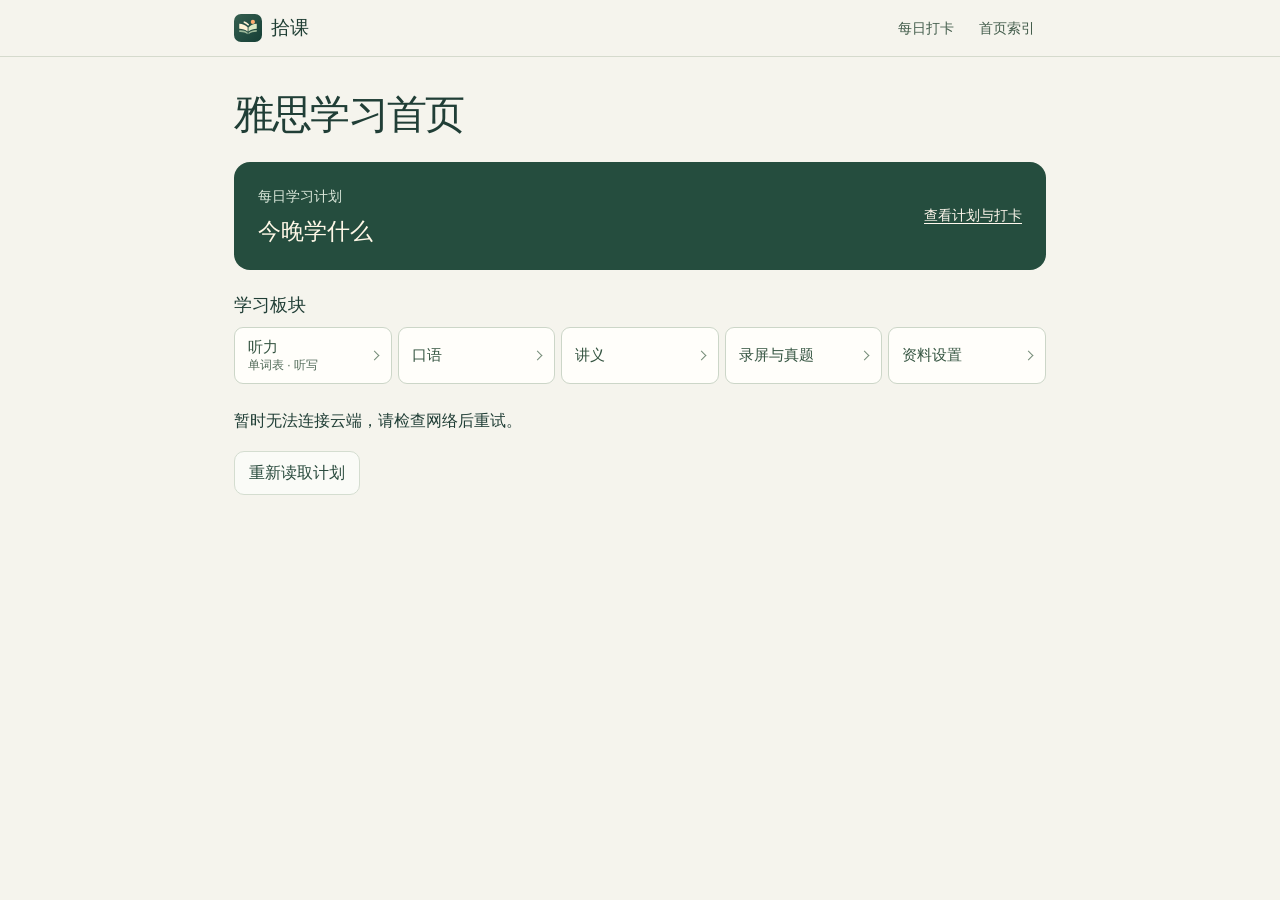
==== index.html @ 4b291ac5 "Publish prominent listening word list and fix stale offline menus" ====
<!doctype html>
<html lang="zh-CN" data-hub="home">
<head>
  <meta charset="utf-8">
  <meta name="viewport" content="width=device-width, initial-scale=1">
  <meta name="referrer" content="strict-origin">
  <title>拾课 · 雅思学习首页</title>
  <meta name="apple-mobile-web-app-title" content="拾课">
  <meta name="theme-color" content="#f5f4ed">
  <link rel="apple-touch-icon" sizes="180x180" href="./shike-v1-180.png">
  <link rel="icon" type="image/svg+xml" href="[data-uri]">
  <link rel="manifest" href="./shike.webmanifest">
  <link rel="stylesheet" href="./style.css?v=f8c27113511818a5">
  <script>(()=>{async function c(a){if(!a)return"guest";let r=await crypto.subtle.digest("SHA-256",new TextEncoder().encode(a));return"p-"+[...new Uint8Array(r).slice(0,16)].map(n=>n.toString(16).padStart(2,"0")).join("")}var d="ARk2a8Fn7pvuQmRJPLl6A4G9Yd4T05k7AdpzGo_BC8s";var s=new URL(location.href),l=s.searchParams.get("notebook")||s.searchParams.get("book"),o=new URLSearchParams(s.hash.slice(1)).get("journal");if(!o&&l)try{o=sessionStorage.getItem("shike.book."+l)}catch{}if(/^[A-Za-z0-9_-]{43}$/.test(o)&&o!==d){let n=function(e){let t=new URL(e.href);if(!(e.target==="_blank"||t.origin!==s.origin)){if(e.hasAttribute("data-study-section")){let u=e.dataset.studySection||(t.hash==="#"+a?t.searchParams.get("section"):t.hash.slice(1));u&&t.searchParams.set("section",u)}else e.hasAttribute("data-study-tools")&&t.searchParams.set("section","study-tools");t.hash=a,e.href=t.href}},h=function(e){let t=e.target.closest?.(r);t&&n(t)},i=function(){document.querySelectorAll(r).forEach(n),document.querySelector(".markdown-book, .recital, #books")&&c(o).then(e=>{sessionStorage.setItem("shike.book."+e,o);let t=new URL(location.href);t.searchParams.set("notebook",e),history.replaceState(history.state,"",t)}).catch(()=>{})},a=new URLSearchParams({journal:o}).toString(),r="a[data-home], a[data-study-page], a[data-study-tools], a[data-study-section]";for(let e of["pointerdown","click","contextmenu"])document.addEventListener(e,h,!0);document.readyState==="loading"?document.addEventListener("DOMContentLoaded",i,{once:!0}):i()}})();</script>
  <script>(()=>{var u={"dictation-tools":"listening",bbc:"listening","online-practice":"listening","speaking-tools":"speaking","handout-tools":"handouts","course-tools":"course","study-settings":"settings","material-links":"settings","backup-tools":"settings",home:"home","study-tools":"home",checkin:"home"},b={home:"\u96C5\u601D\u5B66\u4E60\u9996\u9875",listening:"\u542C\u529B",speaking:"\u53E3\u8BED",handouts:"\u8BB2\u4E49",course:"\u5F55\u5C4F\u4E0E\u771F\u9898",settings:"\u8D44\u6599\u8BBE\u7F6E"},m=document.documentElement,h=t=>document.getElementById(t);function r(t){return t.hash.startsWith("#journal=")?t.searchParams.get("section"):t.hash.slice(1)}function c(t,{interacted:n=!1,material:o}={}){let e=h(t),s=e?.closest("[data-hub-view]")?.dataset.hubView||(Object.hasOwn(u,t)?u[t]:"home"),f=m.dataset.hub!==s;if(f&&document.querySelector("[data-hub-view].hub-enter")?.classList.remove("hub-enter"),m.dataset.hub=s,document.title="\u62FE\u8BFE \xB7 "+b[s],!e)return;let l=e.closest("[data-hub-view]");f&&n&&l&&!matchMedia("(prefers-reduced-motion: reduce)").matches&&l.classList.add("hub-enter"),t==="material-links"&&(e.closest("details").open=!0);let a=e.closest("[hidden]")?h("account"):e;if(a){if(a===l?window.scrollTo(0,0):a.scrollIntoView({block:"start"}),o)h("material-links")?.elements[o]?.focus({preventScroll:!0});else if(n){let d=a.querySelector("h1,h2")||a;d.hasAttribute("tabindex")||(d.tabIndex=-1),d.focus({preventScroll:!0})}}}var i=location.href;c(r(new URL(i)));document.addEventListener("DOMContentLoaded",()=>c(r(new URL(location.href))),{once:!0});document.addEventListener("animationend",t=>{t.target.classList.contains("hub-enter")&&t.target.classList.remove("hub-enter")});document.addEventListener("click",t=>{if(t.defaultPrevented||t.button!==0||t.metaKey||t.ctrlKey||t.shiftKey||t.altKey)return;let n=t.target.closest("a[href]");if(!n||n.target||n.id==="next-study-day")return;let o=new URL(n.href);if(o.origin!==location.origin||o.pathname!==location.pathname)return;let e=n.dataset.studySection||n.dataset.section||r(o);if(!Object.hasOwn(u,e))return;t.preventDefault();let s=new URL(location.href);s.hash.startsWith("#journal=")?s.searchParams.set("section",e):s.hash=e,location.href!==s.href&&history.pushState(null,"",s),i=location.href,c(e,{interacted:!0,material:n.dataset.materialOpen})});function g(){i!==location.href&&(i=location.href,c(r(new URL(i)),{interacted:!0}))}window.addEventListener("popstate",g);window.addEventListener("hashchange",g);})();</script>
  <script type="module" src="./app.js?v=fc4f606c37c8ef61"></script>
</head>
<body>
  <header class="sitebar">
    <div class="sitebar-inner">
      <a class="sitebrand" data-study-section="home" href="#home">拾课</a>
      <nav class="site-nav" aria-label="学习导航">
        <a data-study-section="checkin" href="#checkin">每日打卡</a>
        <a data-study-section="study-tools" href="#study-tools">首页索引</a>
      </nav>
    </div>
  </header>
  <main class="learning-shell">
    <section class="study-home" id="home" data-hub-view="home" aria-labelledby="account-title">
      <h1 id="account-title">雅思学习首页</h1>
      <section class="evening-entry" aria-labelledby="evening-title">
        <div>
          <p id="focus-date">每日学习计划</p>
          <h2 id="evening-title">今晚学什么</h2>
          <p id="focus-meta"></p>
        </div>
        <div class="evening-actions">
          <button id="focus-first" type="button" hidden>开始计时</button>
          <a data-study-section="checkin" href="#checkin">查看计划与打卡</a>
          <a id="next-study-day" href="#checkin" hidden>查看下个学习日</a>
        </div>
      </section>
      <section class="study-directory" id="study-tools" aria-labelledby="tools-title">
        <h2 id="tools-title">学习板块</h2>
        <nav class="category-shortcuts" aria-label="学习板块">
          <a data-study-section="dictation-tools" href="#dictation-tools"><span>听力<small>单词表 · 听写</small></span></a>
          <a data-study-section="speaking-tools" href="#speaking-tools">口语</a>
          <a data-study-section="handout-tools" href="#handout-tools">讲义</a>
          <a data-study-section="course-tools" href="#course-tools">录屏与真题</a>
          <a data-study-section="study-settings" href="#study-settings">资料设置</a>
        </nav>
      </section>
      <section id="account" class="account" aria-label="加载每日打卡">
        <noscript>请启用 JavaScript 以进入学习板块和保存打卡。</noscript>
        <p id="loading-status" role="status">正在读取公开打卡…</p>
        <button id="load-plan" type="button" hidden>重新读取计划</button>
      </section>
      <section id="app" aria-label="每日打卡" hidden>
        <header class="day-heading"><h2>每日打卡</h2><span class="private" id="plan-location">公开打卡</span></header>
        <p id="status" role="status">正在读取计划…</p>
        <nav id="checkin" aria-label="选择日期">
          <button id="previous" aria-label="前一天" disabled>←</button>
          <select id="date" aria-label="学习日期" disabled></select>
          <button id="next" aria-label="后一天" disabled>→</button>
          <button id="today" disabled>今天</button>
        </nav>
        <section class="day" aria-labelledby="day-title">
          <div class="daytop"><div><p id="calendar-date" class="eyebrow"></p><h2 id="day-title">正在读取计划…</h2></div><span class="count" id="day-count" hidden></span></div>
          <p class="note" id="note" hidden></p>
          <p class="time" id="minutes" hidden></p>
          <div class="track" id="track" aria-hidden="true" hidden><div id="bar"></div></div>
          <ul id="tasks" aria-label="当天任务"></ul>
          <p class="rest" id="rest" hidden>今天休息，没有必做任务。</p>
          <div id="day-details"></div>
        </section>
        <details class="progress-history"><summary>累计学习进度</summary>
          <section class="summary" aria-label="学习进度">
            <div><strong><b id="finished">—</b><small id="study-days"></small></strong><span>完成学习日</span></div>
            <div><strong><b id="listening">—</b><small> 天</small></strong><span>BBC 泛听打卡</span></div>
            <div><strong id="last-day">—</strong><span>计划截止日</span></div>
          </section>
        </details>
      </section>
    </section>
    <section class="subject-page" id="dictation-tools" data-hub-view="listening" aria-labelledby="dictation-heading">
      <a class="back-to-index" data-study-section="study-tools" href="#study-tools">返回首页</a>
      <h1 id="dictation-heading">听力</h1>
      <div class="tool-panel">
        <div class="listening-start">
          <a class="wordlist-entry" data-vocabulary-link data-study-page href="./vocabulary.html?level=six">听力单词表</a>
          <label class="level-picker" for="hub-level">练习星级
            <select id="hub-level">
              <option value="six">六星</option><option value="five">五星</option><option value="four">四星</option>
              <option value="three">三星</option><option value="two">二星</option><option value="one">一星</option>
            </select>
          </label>
        </div>
        <div class="listening-groups" id="online-practice">
          <div class="tool-group">
            <h2>背词与词义</h2>
            <a data-trainer-view="meanings" data-study-page href="./dictation.html?level=six&amp;view=meanings">看英文想中文</a>
            <a data-trainer-view="meaning-book" data-study-page href="./dictation.html?level=six&amp;view=meaning-book">词义生词本</a>
          </div>
          <div class="tool-group">
            <h2>听写练习</h2>
            <a class="primary-tool" id="dictation-link" data-trainer-view="original" data-study-page href="./dictation.html?level=six&amp;view=original">原声听写</a>
            <a data-trainer-view="full-all" data-study-page href="./dictation.html?level=six&amp;view=full-all">全词听写（含补音）</a>
            <a data-trainer-view="supplement" data-study-page href="./dictation.html?level=six&amp;view=supplement">只听补音词</a>
          </div>
          <div class="tool-group">
            <h2>错词复习</h2>
            <a class="primary-tool" id="mixed-review-link" data-study-page href="./mixed-review.html">跨星级错词复习</a>
            <a data-trainer-view="review" data-study-page href="./dictation.html?level=six&amp;view=review">按轮复习错词</a>
            <a data-trainer-view="consolidation" data-study-page href="./dictation.html?level=six&amp;view=consolidation">高频错词与间隔巩固</a>
          </div>
          <div class="tool-group">
            <h2>听写记录</h2>
            <a id="reports-link" data-trainer-view="reports" data-study-page href="./dictation.html?level=six&amp;view=reports">每轮正确率与报告</a>
            <a data-trainer-view="legacy" data-study-page href="./dictation.html?level=six&amp;view=legacy">纸笔听写记录</a>
          </div>
          <div class="tool-group">
            <h2>泛听</h2>
            <a data-study-section="bbc" href="#bbc">BBC 泛听与跟读</a>
          </div>
        </div>
        <p id="study-link-status" role="status"></p>
      </div>
      <section class="bbc" id="bbc" aria-labelledby="bbc-title">
        <div class="bbc-top"><span class="headphones" aria-hidden="true">♫</span><div><p class="eyebrow">每日泛听 · 约 6 分钟</p><h2 id="bbc-title" lang="en">BBC 6 Minute English</h2></div></div>
        <p id="bbc-description">听一集，试着用一句话说出大意。</p>
        <label class="episode-label" for="bbc-episode">本次节目</label>
        <select id="bbc-episode"></select>
        <div class="bbc-steps" role="group" aria-label="选择练习阶段">
          <button type="button" data-pass="first" aria-pressed="true">第一遍 · 盲听</button>
          <button type="button" data-pass="study" aria-pressed="false">第二遍 · 对照</button>
          <button type="button" data-pass="again" aria-pressed="false">隐藏重听</button>
        </div>
        <p id="bbc-instruction" aria-live="polite"></p>
        <div class="bbc-languages" role="group" aria-label="对照文字">
          <button type="button" data-mode="off" aria-pressed="true">隐藏</button>
          <button type="button" data-mode="en" aria-pressed="false">英文</button>
          <button type="button" data-mode="zh" aria-pressed="false">中文</button>
          <button type="button" data-mode="both" aria-pressed="false">双语</button>
        </div>
        <div id="player"></div>
        <div class="bbc-controls">
          <button type="button" class="listen" id="load-player">加载本集音频</button>
          <button type="button" id="bbc-switch-player" hidden></button>
        </div>
        <p class="hint">下载资料后可直接播放两期 BBC 官方原音。在线播放使用 Apple Podcasts，字幕视频来自 YouTube。</p>
        <div class="bbc-guide" id="bbc-guide" hidden>
          <h3>文稿时间轴 <small>按 PDF 正文页定位</small></h3>
          <p id="bbc-timeline-info" class="hint"></p>
          <div id="bbc-lines"></div>
          <details id="bbc-cues-panel">
            <summary>用自己的字幕逐句跟读</summary>
            <p class="hint">选择对应本集 YouTube 版本、带时间码的字幕。点击字幕可以跳回原句。文件只在本机读取，换集或隐藏重听时清除。</p>
            <label for="bbc-cues-file" id="bbc-cues-label">选择本集字幕（VTT / SRT）</label>
            <input id="bbc-cues-file" type="file" accept=".vtt,.srt,text/vtt,application/x-subrip">
            <p class="hint" id="bbc-cues-status" role="status"></p>
            <div id="bbc-cues-list" aria-label="本地字幕"></div>
          </details>
        </div>
        <section class="bbc-reading" id="bbc-reading" aria-label="官方英文学习稿">
          <h3>官方英文学习稿</h3>
          <details id="bbc-reader">
            <summary>在本页读本集英文稿</summary>
            <p class="hint">BBC 按对话整理，个别措辞与录音有出入。</p>
            <label id="bbc-follow-label" hidden><input id="bbc-follow-pdf" type="checkbox" checked> PDF 随视频翻页</label>
            <div id="bbc-pdf-view"></div>
            <details id="bbc-local-reader">
              <summary>使用自己的 PDF</summary>
              <label for="bbc-pdf">选择本集 BBC 原稿</label>
              <input type="file" id="bbc-pdf" accept="application/pdf,.pdf">
              <p class="hint" id="bbc-pdf-status" role="status"></p>
            </details>
          </details>
          <p id="bbc-fullscreen"><a id="bbc-source" target="_blank" rel="noopener noreferrer">在 BBC 全屏阅读（PDF）↗</a><span class="hint" id="bbc-return-note" hidden>　关闭文稿标签页即可回到本集。</span></p>
        </section>
        <label class="listen-check" hidden><input type="checkbox" id="bbc-check" disabled>今天已泛听一集</label>
      </section>
    </section>
    <section class="subject-page" id="speaking-tools" data-hub-view="speaking" aria-labelledby="speaking-heading">
      <a class="back-to-index" data-study-section="study-tools" href="#study-tools">返回首页</a>
      <h1 id="speaking-heading">口语</h1>
      <div class="tool-list">
        <a data-study-page href="./homework-3.html"><strong>作业三 · 住房六问</strong><span>背诵英文回答、看助记提示、脱稿自测</span></a>
      </div>
    </section>
    <section class="subject-page" id="handout-tools" data-hub-view="handouts" aria-labelledby="handout-heading">
      <a class="back-to-index" data-study-section="study-tools" href="#study-tools">返回首页</a>
      <h1 id="handout-heading">讲义</h1>
      <div class="handout-shelf">
        <section class="tool-panel">
          <h2>课堂讲义</h2>
          <p>第 1–17 节课堂知识点</p>
          <div class="tool-list">
            <a data-study-page href="./handouts-md/class-notes-17.html">按课阅读</a>
            <a data-study-page href="./handouts.html?book=class-notes-17&amp;page=1">查看讲义原页</a>
          </div>
        </section>
        <section class="tool-panel">
          <h2>口语 Part 1 讲义</h2>
          <p>9–12 月话题 · 英文答案与中文翻译</p>
          <div class="tool-list">
            <a data-study-page href="./handouts-md/speaking-part1-2026-09.html">按话题阅读</a>
            <a data-study-page href="./handouts.html?book=speaking-part1-2026-09&amp;page=1">查看讲义原页</a>
          </div>
        </section>
      </div>
    </section>
    <section class="subject-page" id="course-tools" data-hub-view="course" aria-labelledby="course-heading">
      <a class="back-to-index" data-study-section="study-tools" href="#study-tools">返回首页</a>
      <h1 id="course-heading">录屏与真题</h1>
      <div class="tool-list">
        <a data-material-open="recording" data-study-section="material-links" href="#material-links">课程录屏<span>添加录屏网址</span></a>
        <a data-material-open="paper" data-study-section="material-links" href="#material-links">真题资料<span>添加真题网址</span></a>
      </div>
    </section>
    <section class="subject-page" id="study-settings" data-hub-view="settings" aria-labelledby="settings-heading">
      <a class="back-to-index" data-study-section="study-tools" href="#study-tools">返回首页</a>
      <h1 id="settings-heading">资料设置</h1>
      <div class="settings-options">
        <section class="material-download" aria-labelledby="preload-title">
          <h2 id="preload-title">离线学习资料</h2>
          <p id="preload-status" role="status">六个星级的词库和原音、两本讲义及 BBC 音频和文稿可保存在这个浏览器。</p>
          <button type="button" id="preload-materials">一次下载全部资料</button>
          <progress id="preload-progress" aria-label="学习资料下载进度" hidden></progress>
        </section>
        <div class="settings-records">
          <details class="material-settings">
            <summary>设置我的录屏和真题链接</summary>
            <form id="material-links">
              <p>有线上资料时可保存入口，计时中也能打开。链接保存在这个浏览器。用纸质书时可以留空。</p>
              <label>课程录屏<input type="url" name="recording" placeholder="https://" autocomplete="off"></label>
              <label>真题资料<input type="url" name="paper" placeholder="https://" autocomplete="off"></label>
              <button type="submit">保存资料链接</button>
              <span id="links-status" role="status"></span>
            </form>
          </details>
        </div>
      </div>
      <footer id="backup-tools">
        <h2>学习记录备份</h2>
        <p id="backup-status" role="status">正在读取打卡进度…</p>
        <div class="actions"><button id="refresh">刷新进度</button><button id="export" disabled>导出备份</button></div>
        <button id="export-local" hidden>导出此浏览器原有的打卡记录</button>
        <details id="import-panel"><summary>从本机备份恢复</summary>
          <p>选择文件后可先预览。确认恢复会替换所有人共用的学习计划和打卡记录，并自动下载当前备份。</p>
          <label for="backup-file">学习计划与打卡（JSON）</label>
          <input type="file" id="backup-file" accept=".json,application/json">
          <p id="import-preview" role="status"></p>
          <button type="button" id="import-confirm" hidden>确认替换公开计划和打卡记录</button>
        </details>
      </footer>
    </section>
  </main>
</body>
</html>
---- style.css ----
:root{font-family:-apple-system,BlinkMacSystemFont,"PingFang SC","Microsoft YaHei",sans-serif;color:#203e36;background:#f5f4ed;font-synthesis:none}*{box-sizing:border-box}body{margin:0}main{max-width:780px;margin:auto;padding:26px 24px 50px}header{display:flex;justify-content:space-between;align-items:center;padding-bottom:24px;border-bottom:1px solid #d9e0d4}.brand{font-weight:750;letter-spacing:.04em}.private{font-size:12px;border:1px solid #c5d4c4;border-radius:30px;padding:5px 11px;color:#557365}.intro{padding:40px 0 26px}.eyebrow{font-size:11px;font-weight:700;letter-spacing:.11em;color:#6e8374;margin:0 0 9px}h1{font-size:40px;letter-spacing:-.045em;font-weight:750;margin:0 0 14px}h2{font-size:23px;font-weight:700;margin:0}p{line-height:1.75}.intro>p:last-child{font-size:15px;color:#6c786f;margin:0}.summary{display:grid;grid-template-columns:1fr 1fr 1fr;gap:15px;padding:22px 0 28px}.summary>div{border-left:2px solid #d5dfcc;padding-left:16px}.summary strong{font-size:29px;display:block;font-weight:600}.summary small{font-size:14px;color:#748071}.summary span{font-size:12px;color:#6e786c}nav{display:flex;gap:8px;padding:12px 0 20px}button,select{font:inherit;border:1px solid #d4ddd0;background:#fafbf7;color:#294a3d;border-radius:10px;padding:10px 14px;cursor:pointer;min-height:44px}select{flex:1;min-width:0;font-size:14px}button:disabled{opacity:.45;cursor:default}.day{background:#fff;border:1px solid #e2e7dc;border-radius:22px;padding:26px}.daytop{display:flex;align-items:center;justify-content:space-between;gap:10px}.count{font-size:14px;background:#edf3e8;border-radius:25px;padding:8px 14px;white-space:nowrap}.note{font-size:14px;color:#627461;border-left:3px solid #b8c9a8;padding-left:13px;margin:23px 0}.time{font-size:12px;color:#7b8579;margin-bottom:8px}.track{height:4px;background:#eef0e9;border-radius:5px;overflow:hidden}.track>div{height:100%;background:#658d58;transition:width .2s}ul{list-style:none;margin:12px 0 0;padding:0}li{border-bottom:1px solid #edf0e8}li:last-child{border-bottom:0}li label{display:flex;gap:15px;padding:19px 0;font-size:15px;line-height:1.8;cursor:pointer}input[type=checkbox]{width:23px;height:23px;flex:0 0 23px;accent-color:#32664d;margin:3px 0 0}li small{display:block;color:#87917f;font-size:12px;margin-top:7px}.done>span{color:#83917e}.done>span::first-line{text-decoration:line-through}.bbc{background:#e9efe3;border:1px solid #d4e0cc;border-radius:22px;padding:26px;margin-top:20px}.bbc-top{display:flex;gap:14px;align-items:center}.headphones{font-size:32px;color:#65804e}.bbc h2{font-size:22px}.bbc>p{font-size:14px;color:#596d51}.listen{display:inline-block;color:#fff;background:#365d42;text-decoration:none;padding:12px 18px;border-radius:12px;font-size:14px;font-weight:600}.bbc .hint{font-size:12px;color:#78876f}.listen-check{display:flex;gap:13px;align-items:center;border-top:1px solid #cddcc3;padding-top:18px;margin-top:19px;font-size:15px}.rest{color:#76816f;font-size:15px;margin-top:24px}footer{padding:24px 5px;font-size:12px;color:#7d8875}footer>p[role=status]{color:#3b6a48;font-weight:600;font-size:13px}.warning{color:#9d5628!important}.actions{display:flex;gap:10px;margin:14px 0}footer button{font-size:12px;padding:8px 14px}button:focus-visible,a:focus-visible,select:focus-visible,input:focus-visible{outline:3px solid #9cae72;outline-offset:3px}@media(max-width:520px){main{padding:20px 16px 32px}.intro{padding-top:30px}h1{font-size:32px}.day,.bbc{padding:20px}.summary{gap:8px}.summary>div{padding-left:11px}.summary strong{font-size:25px}nav{gap:5px}nav button{padding:9px 11px}select{padding:9px 7px;font-size:13px}h2{font-size:21px}.bbc h2{font-size:20px}li label{font-size:14px}.count{font-size:12px;padding:7px 10px}}

.podcast-player{display:block;border:0;border-radius:14px;max-width:100%;margin:16px 0;background:#fff}.listen{cursor:pointer}
@media(max-width:400px){main{padding-left:12px;padding-right:12px}.bbc{padding-left:12px;padding-right:12px}.podcast-player{width:calc(100% + 24px);max-width:none;margin-left:-12px;margin-right:-12px;border-radius:0}}

/* Apple's narrow embed displays a single landscape episode card. */
.bbc{container-type:inline-size}
@container (max-width:424px){.podcast-player{height:auto;aspect-ratio:16/9}}

.episode-label{display:block;font-size:14px;font-weight:650;margin:18px 0 6px}
#bbc-episode{width:100%;background:#fff}
.bbc-steps,.bbc-languages{display:grid;gap:4px}
.bbc-steps{grid-template-columns:repeat(3,minmax(0,1fr));margin:16px 0 6px}
.bbc-steps button,.bbc-languages button{padding:8px 3px;font-size:14px;line-height:1.35}
.bbc-steps button[aria-pressed=true]{background:#365d42;border-color:#365d42;color:white}
.bbc-languages{grid-template-columns:repeat(4,minmax(0,1fr));max-width:360px;margin-bottom:14px}
.bbc-languages button[aria-pressed=true]{background:#d4e4cf;border:2px solid #426747;font-weight:650}
#bbc-instruction{margin:12px 0}
.bbc-video,.bbc-episode-player{display:block;width:100%;border:0;border-radius:12px;margin:12px 0}
.bbc-video{aspect-ratio:16/9;min-height:200px;background:#17231d}
.bbc-episode-player{height:175px}
#player audio{display:block;width:100%;margin:12px 0}
.bbc-controls{display:flex;flex-wrap:wrap;align-items:center;gap:6px}
.bbc-controls button{font-size:14px}
.bbc-guide{background:#fafbf7;border:1px solid #d2ddcc;border-radius:12px;margin-top:16px;padding:16px}
.bbc-guide h3{font-size:17px;margin:0}
.bbc-guide h3 small{font-size:12px;font-weight:400;color:#536751;margin-left:5px}
.bbc-guide p{font-size:15px;line-height:1.6;margin:12px 0}
.bbc-guide span{display:block}
.bbc-guide span+span{margin-top:3px;color:#4d654c}
.bbc-reading{border-top:1px solid #cddcc3;margin-top:18px;padding-top:16px}
.bbc-reading h3{font-size:16px;margin:0 0 8px}
.bbc-reading a{color:#275b37;font-weight:600;text-underline-offset:3px}
.bbc-reading .hint{margin:6px 0 12px}
.bbc-reading summary{cursor:pointer;padding:10px 0;font-size:14px}
.bbc-reading label,.bbc-reading input{display:block;font-size:14px;max-width:100%;margin-bottom:6px}
#bbc-pdf-view iframe{width:100%;height:clamp(340px,60vh,640px);border:1px solid #c5d4bd;border-radius:8px}
.bbc-guide-line{padding:10px 12px;border-left:3px solid transparent;border-bottom:1px solid #e0e6da}
.bbc-guide-line[aria-current=true],.bbc-cue[aria-current=true]{border-left-color:#32664d;background:#e3eddf}
.bbc-page-jump{font-size:13px;font-weight:650;padding:4px 9px;margin:0 0 5px;font-variant-numeric:tabular-nums}
#bbc-timeline-info{color:#405a43;min-height:1.6em}
#bbc-cues-panel summary{padding:12px 0;cursor:pointer;font-size:14px}
#bbc-cues-label,#bbc-cues-file{display:block;font-size:14px;max-width:100%;margin-bottom:6px}
#bbc-cues-list{max-height:19rem;overflow-y:auto;overscroll-behavior:contain}
.bbc-cue{width:100%;display:grid;grid-template-columns:3.1em 1fr;align-items:baseline;gap:6px;text-align:left;border:0;border-left:3px solid transparent;border-radius:4px;padding:8px;margin:2px 0}
.bbc-cue-time{font-variant-numeric:tabular-nums;font-size:12px;color:#476743}
.bbc-cue .bbc-cue-text{color:#203e36;margin:0;white-space:pre-line;overflow-wrap:anywhere}
#bbc-follow-label{display:flex;align-items:center;gap:8px;min-height:44px}
#bbc-follow-label[hidden]{display:none}
@media(max-width:400px){
  .bbc-steps button{font-size:13px}
  .bbc-episode-player,.bbc-video{width:calc(100% + 24px);margin-left:-12px;border-radius:0}
}

[hidden]{display:none!important}
.account{max-width:780px;margin:0 auto;padding:24px}.account h1{font-size:26px}
.account form{display:flex;flex-wrap:wrap;gap:8px;align-items:center}
.account input,#backup-file{max-width:100%;padding:10px;font:inherit}
#day-details details,#import-panel{padding:14px 0}summary{cursor:pointer}
#day-details p{line-height:1.55}#import-panel input{display:block}

#local-entry label{display:block;margin:12px 0 4px}
#local-entry input{min-width:0;width:100%}
#local-status:empty{display:none}
#connect-panel{margin:12px 0}
#connect-panel summary{font-weight:600;padding:8px 0;color:#335f46}

.recital{max-width:760px}
.recital a{color:#315f48;text-underline-offset:3px}
.recital .intro{padding-bottom:18px}
.recital .intro p{max-width:64ch}
.recite-modes{display:flex;flex-wrap:wrap;gap:8px}
.recital ol{list-style:none;counter-reset:question;margin:20px 0;padding:0}
.recital li{counter-increment:question;display:grid;grid-template-columns:2em 1fr;column-gap:10px;padding:22px 20px;margin-bottom:12px;background:#fff;border:1px solid #d9e0d4;border-radius:14px}
.recital li::before{content:counter(question, decimal-leading-zero);font:600 14px/1.8 system-ui;color:#607448}
.recital h2{font-size:21px;line-height:1.35}
.recital details{grid-column:2;min-width:0;margin-top:8px}
.recital summary{padding:8px 0;color:#386047;font-size:14px}
.recital details p[lang=en]{font-size:18px;line-height:1.65;margin:5px 0 10px}
.recital .cue{font-size:14px;color:#526450;margin:0}
.recital .hint[open]{padding:0 12px 10px;border-left:3px solid #92a581;background:#f3f6ef}
.recital .cue strong{display:inline-block;color:#294b3c;margin-bottom:4px}
.recital .starters{font-size:14px;color:#38523e;margin:8px 0 0}
@media(max-width:520px){.recital li{padding:16px 12px;column-gap:6px;grid-template-columns:1.6em 1fr}.recital h2{font-size:19px}.recital details p[lang=en]{font-size:17px}}

/* Shared study navigation */
.sitebar{position:sticky;top:0;z-index:5;display:block;padding:0;background:#f5f4ed;border-bottom:1px solid #d5dacd}
.sitebar-inner{max-width:860px;margin:auto;display:flex;align-items:center;justify-content:space-between;gap:18px;padding:0 24px}
.sitebrand{display:inline-flex;flex:none;align-items:center;gap:9px;color:#203f35;text-decoration:none;font-weight:750;font-size:19px}
.sitebrand::before{content:"";width:28px;height:28px;background:url("./shike-v1.svg") center/cover;border-radius:7px}
.site-nav{display:flex;align-items:center;gap:3px;margin:0;padding:6px 0}
.site-nav a{padding:10px 11px;color:#435d4c;text-decoration:none;font-size:14px;line-height:24px;border-radius:8px;white-space:nowrap}
.site-nav a[aria-current=page],.site-nav a:hover{background:#e1e8db;color:#1f442f}
#checkin,#bbc,#study-tools,.subject-page,#material-links,#backup-tools{scroll-margin-top:72px}
.study-hub,.learning-shell{max-width:860px;margin:auto;padding:30px 24px 48px}
.study-hub h1,.learning-shell h1{font-size:clamp(30px,5vw,40px);margin-bottom:20px}
[data-hub-view]{display:none}
html[data-hub="home"] [data-hub-view="home"],
html[data-hub="listening"] [data-hub-view="listening"],
html[data-hub="speaking"] [data-hub-view="speaking"],
html[data-hub="handouts"] [data-hub-view="handouts"],
html[data-hub="course"] [data-hub-view="course"],
html[data-hub="settings"] [data-hub-view="settings"]{display:block}
@media(prefers-reduced-motion:no-preference){
  .hub-enter{animation:hub-enter 140ms ease-out}
  @keyframes hub-enter{from{opacity:.75;transform:translateY(3px)}}
}
.study-directory{margin:23px 0}
.study-directory>h2{font-size:18px}
.category-shortcuts{display:grid;grid-template-columns:repeat(5,minmax(0,1fr));gap:6px;padding:10px 0 0}
.category-shortcuts a,.back-to-index{display:flex;align-items:center;min-height:44px;color:#345440;text-decoration:none}
.category-shortcuts a{justify-content:space-between;gap:4px;padding:10px 13px;border:1px solid #ccd6c8;border-radius:9px;background:#fffefa;font-weight:650;font-size:15px}
.category-shortcuts a::after,.back-to-index::before,.tool-list a::after{content:"";width:6px;height:6px;flex:none;border:solid #758c78;border-width:1.5px 1.5px 0 0;transform:rotate(45deg)}
.category-shortcuts a:hover,.tool-list a:hover{background:#eff4e9;color:#1f4e35}
.category-shortcuts small{display:block;color:#526b59;font-size:12px;font-weight:500;line-height:1.35}
.back-to-index{gap:7px;width:fit-content;margin:0 0 5px;font-size:14px}
.back-to-index::before{transform:rotate(-135deg)}
.back-to-index:hover{text-decoration:underline;text-underline-offset:3px}
.tool-panel,.tool-list,.settings-options,#backup-tools{background:#fffefa;border:1px solid #d1daca;border-radius:14px}
.tool-panel,.settings-options,#backup-tools{padding:20px}
.tool-panel h2,#backup-tools h2{font-size:20px;margin:0}
.listening-start{display:flex;align-items:center;flex-wrap:wrap;gap:10px 18px;margin-bottom:16px}
.wordlist-entry{display:inline-flex;align-items:center;min-height:44px;padding:8px 15px;border-radius:8px;background:#254d3e;color:white;text-decoration:none;font-weight:700}
.wordlist-entry:hover{text-decoration:underline;text-underline-offset:3px}
.level-picker{display:flex;width:fit-content;align-items:center;gap:9px;margin:0;color:#435e4b;font-size:15px}
.level-picker select{flex:none;background:white}
.listening-groups{display:grid;grid-template-columns:repeat(3,minmax(0,1fr));gap:16px 18px}
.tool-group{min-width:0;border-top:1px solid #dbe3d6;padding-top:12px}
.tool-group h2{margin:0 0 6px;color:#536b54;font-size:15px}
.tool-group a{display:flex;align-items:center;min-height:44px;padding:5px 4px;color:#345741;font-size:15px;line-height:1.45;text-decoration:none}
.tool-group a.primary-tool{padding:8px 10px;border-radius:8px;background:#e5efde;color:#234b32;font-weight:700}
.tool-group a:hover{color:#1e512e;text-decoration:underline;text-underline-offset:4px}
.tool-group a.primary-tool:hover{background:#d7e6ce}
#study-link-status,#preload-status{font-size:14px;color:#536751;margin:8px 0}
#study-link-status:empty{display:none}
.tool-list{overflow:hidden}
.tool-list a{display:block;position:relative;min-height:46px;padding:15px 38px 15px 18px;color:#31523d;text-decoration:none;font-size:16px;line-height:1.5}
.tool-list a:focus-visible{outline-offset:-3px}
.tool-list a+a{border-top:1px solid #e2e8dc}
.tool-list a::after{position:absolute;right:17px;top:calc(50% - 3px)}
.tool-list strong,.tool-list span{display:block}
.tool-list span,.handout-shelf p{margin:3px 0 0;color:#5d6e5e;font-size:14px}
.handout-shelf,.settings-options{display:grid;grid-template-columns:repeat(2,minmax(0,1fr));gap:14px}
.handout-shelf .tool-list{margin-top:15px;border:0;border-top:1px solid #dbe3d6;border-radius:0}
.handout-shelf .tool-list a{padding-left:0}
.handout-shelf .tool-list a::after{right:5px}
.material-download h2{color:#304f3b;font-size:18px}
.material-download button{font-size:14px;background:#fff}
#preload-progress{width:100%;height:8px;accent-color:#365d42;margin-top:8px}
#backup-tools{margin-top:14px;color:#405a47;font-size:14px}
.progress-history{margin-top:10px;color:#526b5c;font-size:14px}
.progress-history summary{padding:10px 0}
.evening-entry{display:flex;align-items:center;justify-content:space-between;gap:22px;padding:22px 24px;margin-bottom:14px;color:#fff8e7;background:#254d3e;border-radius:16px}
.evening-entry h2{font-size:clamp(18px,2.5vw,23px);line-height:1.5;overflow-wrap:anywhere}
.evening-entry p{margin:0;color:#dbe8db;font-size:14px}
.evening-entry #focus-date{margin-bottom:5px}
.evening-entry #focus-meta:not(:empty){margin-top:5px;font-variant-numeric:tabular-nums}
.evening-actions{display:flex;flex-shrink:0;flex-direction:column;align-items:center;gap:6px}
.evening-actions button{color:#244936;background:#f5f6e9;border:0;font-weight:700}
.evening-actions a{display:inline-flex;align-items:center;min-height:40px;color:#fff8ed;font-size:14px;text-underline-offset:3px}
#tasks button[data-focus-task]{margin:0 8px 10px 38px;padding:5px 12px;min-height:40px;color:#255441;border-color:#b4c9b4;font-size:14px}
#tasks li:has([data-focus-task]) label{padding-bottom:5px}
#tasks button[data-focus-task]+.task-resource{margin-left:0}
.material-settings{margin:0}
.material-settings summary{font-size:15px;color:#385b48;padding:10px 4px;min-height:44px}
#material-links p,#links-status{font-size:13px;color:#526b5c}
#material-links label{display:block;margin:8px 0;font-size:14px}
#material-links input{font:inherit;display:block;box-sizing:border-box;margin-top:3px;padding:8px;width:100%;border:1px solid #b6c6b8;border-radius:7px}
@media(max-width:600px){
  .evening-entry{display:block;padding:16px}
  .evening-actions{flex-direction:row;flex-wrap:wrap;gap:4px 16px;margin-top:10px}
}
#tasks li:has(.task-resource) label{padding-bottom:0}
.task-resource{display:inline-block;margin:0 0 6px 38px;padding:7px 0;color:#285e43;font-size:14px;text-underline-offset:3px}
#app,#account,#settings{max-width:860px}
#account{padding:0}
#local-entry{padding:20px 22px;border:1px solid #d3daca;border-radius:16px;background:#fbfcf7}
#local-entry h2{font-size:22px}
#app{padding:0}
.day-heading{padding:14px 0 10px}
#status{margin:6px 0 0;font-size:13px;color:#536751}
#backup-tools h2{font-size:18px;color:#294739}
#backup-jump{display:inline-block;padding:10px 0;font-size:14px}
.sync-settings{padding-top:18px;padding-bottom:40px}
@media(max-width:600px){
  .sitebar-inner{gap:6px;padding:0 12px}
  .sitebrand{font-size:16px;gap:5px}
  .sitebrand::before{width:22px;height:22px}
  .site-nav{gap:0;padding:3px 0}
  .site-nav a{font-size:13px;padding:10px 6px}
  .study-hub,.learning-shell{padding-left:16px;padding-right:16px}
  .study-hub{padding-top:22px;padding-bottom:13px}
  .learning-shell{padding-top:18px}
  .study-directory{margin:18px 0}
  .category-shortcuts{grid-template-columns:repeat(6,minmax(0,1fr));gap:5px}
  .category-shortcuts a{grid-column:span 2;padding:9px 10px;font-size:14px}
  .category-shortcuts a:nth-child(n+4){grid-column:span 3}
  .tool-panel,.settings-options,#backup-tools{padding:16px}
  .listening-groups{grid-template-columns:repeat(2,minmax(0,1fr));gap:12px}
  .tool-group a{font-size:14px}
  .handout-shelf,.settings-options{grid-template-columns:1fr;gap:12px}
  #checkin,#bbc,#study-tools,.subject-page,#material-links,#backup-tools{scroll-margin-top:60px}
}
@media(max-width:375px){
  .sitebrand::before{display:none}
  .site-nav a{padding-left:5px;padding-right:5px}
}
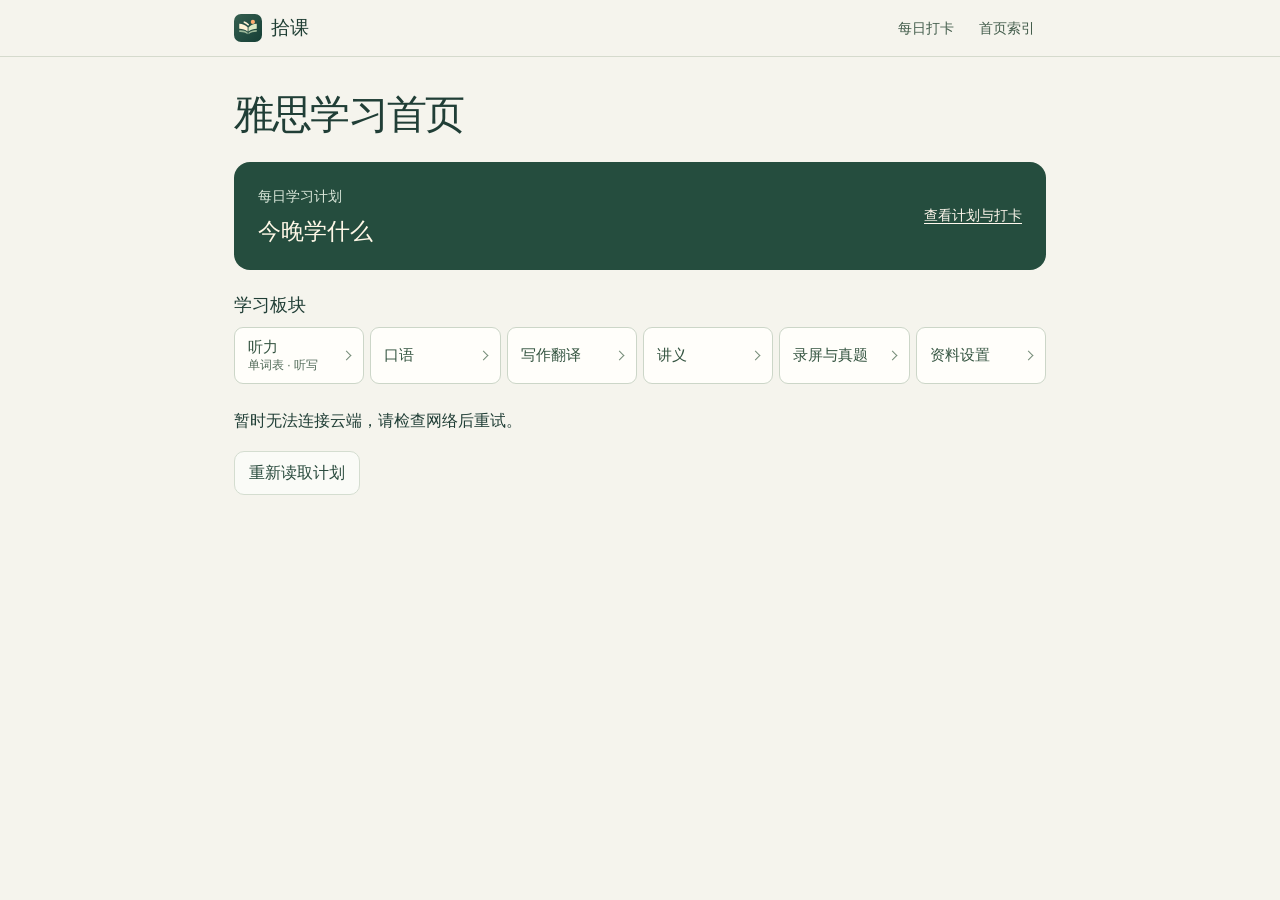
==== commit 38cdc8a2: "Publish writing homework with independent translation practice and synced revision" ====
--- a/index.html
+++ b/index.html
@@ -10,10 +10,10 @@
   <link rel="apple-touch-icon" sizes="180x180" href="./shike-v1-180.png">
   <link rel="icon" type="image/svg+xml" href="[data-uri]">
   <link rel="manifest" href="./shike.webmanifest">
-  <link rel="stylesheet" href="./style.css?v=f8c27113511818a5">
+  <link rel="stylesheet" href="./style.css?v=248058a137662580">
   <script>(()=>{async function c(a){if(!a)return"guest";let r=await crypto.subtle.digest("SHA-256",new TextEncoder().encode(a));return"p-"+[...new Uint8Array(r).slice(0,16)].map(n=>n.toString(16).padStart(2,"0")).join("")}var d="ARk2a8Fn7pvuQmRJPLl6A4G9Yd4T05k7AdpzGo_BC8s";var s=new URL(location.href),l=s.searchParams.get("notebook")||s.searchParams.get("book"),o=new URLSearchParams(s.hash.slice(1)).get("journal");if(!o&&l)try{o=sessionStorage.getItem("shike.book."+l)}catch{}if(/^[A-Za-z0-9_-]{43}$/.test(o)&&o!==d){let n=function(e){let t=new URL(e.href);if(!(e.target==="_blank"||t.origin!==s.origin)){if(e.hasAttribute("data-study-section")){let u=e.dataset.studySection||(t.hash==="#"+a?t.searchParams.get("section"):t.hash.slice(1));u&&t.searchParams.set("section",u)}else e.hasAttribute("data-study-tools")&&t.searchParams.set("section","study-tools");t.hash=a,e.href=t.href}},h=function(e){let t=e.target.closest?.(r);t&&n(t)},i=function(){document.querySelectorAll(r).forEach(n),document.querySelector(".markdown-book, .recital, #books")&&c(o).then(e=>{sessionStorage.setItem("shike.book."+e,o);let t=new URL(location.href);t.searchParams.set("notebook",e),history.replaceState(history.state,"",t)}).catch(()=>{})},a=new URLSearchParams({journal:o}).toString(),r="a[data-home], a[data-study-page], a[data-study-tools], a[data-study-section]";for(let e of["pointerdown","click","contextmenu"])document.addEventListener(e,h,!0);document.readyState==="loading"?document.addEventListener("DOMContentLoaded",i,{once:!0}):i()}})();</script>
-  <script>(()=>{var u={"dictation-tools":"listening",bbc:"listening","online-practice":"listening","speaking-tools":"speaking","handout-tools":"handouts","course-tools":"course","study-settings":"settings","material-links":"settings","backup-tools":"settings",home:"home","study-tools":"home",checkin:"home"},b={home:"\u96C5\u601D\u5B66\u4E60\u9996\u9875",listening:"\u542C\u529B",speaking:"\u53E3\u8BED",handouts:"\u8BB2\u4E49",course:"\u5F55\u5C4F\u4E0E\u771F\u9898",settings:"\u8D44\u6599\u8BBE\u7F6E"},m=document.documentElement,h=t=>document.getElementById(t);function r(t){return t.hash.startsWith("#journal=")?t.searchParams.get("section"):t.hash.slice(1)}function c(t,{interacted:n=!1,material:o}={}){let e=h(t),s=e?.closest("[data-hub-view]")?.dataset.hubView||(Object.hasOwn(u,t)?u[t]:"home"),f=m.dataset.hub!==s;if(f&&document.querySelector("[data-hub-view].hub-enter")?.classList.remove("hub-enter"),m.dataset.hub=s,document.title="\u62FE\u8BFE \xB7 "+b[s],!e)return;let l=e.closest("[data-hub-view]");f&&n&&l&&!matchMedia("(prefers-reduced-motion: reduce)").matches&&l.classList.add("hub-enter"),t==="material-links"&&(e.closest("details").open=!0);let a=e.closest("[hidden]")?h("account"):e;if(a){if(a===l?window.scrollTo(0,0):a.scrollIntoView({block:"start"}),o)h("material-links")?.elements[o]?.focus({preventScroll:!0});else if(n){let d=a.querySelector("h1,h2")||a;d.hasAttribute("tabindex")||(d.tabIndex=-1),d.focus({preventScroll:!0})}}}var i=location.href;c(r(new URL(i)));document.addEventListener("DOMContentLoaded",()=>c(r(new URL(location.href))),{once:!0});document.addEventListener("animationend",t=>{t.target.classList.contains("hub-enter")&&t.target.classList.remove("hub-enter")});document.addEventListener("click",t=>{if(t.defaultPrevented||t.button!==0||t.metaKey||t.ctrlKey||t.shiftKey||t.altKey)return;let n=t.target.closest("a[href]");if(!n||n.target||n.id==="next-study-day")return;let o=new URL(n.href);if(o.origin!==location.origin||o.pathname!==location.pathname)return;let e=n.dataset.studySection||n.dataset.section||r(o);if(!Object.hasOwn(u,e))return;t.preventDefault();let s=new URL(location.href);s.hash.startsWith("#journal=")?s.searchParams.set("section",e):s.hash=e,location.href!==s.href&&history.pushState(null,"",s),i=location.href,c(e,{interacted:!0,material:n.dataset.materialOpen})});function g(){i!==location.href&&(i=location.href,c(r(new URL(i)),{interacted:!0}))}window.addEventListener("popstate",g);window.addEventListener("hashchange",g);})();</script>
-  <script type="module" src="./app.js?v=fc4f606c37c8ef61"></script>
+  <script>(()=>{var u={"dictation-tools":"listening",bbc:"listening","online-practice":"listening","speaking-tools":"speaking","writing-tools":"writing","handout-tools":"handouts","course-tools":"course","study-settings":"settings","material-links":"settings","backup-tools":"settings",home:"home","study-tools":"home",checkin:"home"},w={home:"\u96C5\u601D\u5B66\u4E60\u9996\u9875",listening:"\u542C\u529B",speaking:"\u53E3\u8BED",writing:"\u5199\u4F5C\u7FFB\u8BD1",handouts:"\u8BB2\u4E49",course:"\u5F55\u5C4F\u4E0E\u771F\u9898",settings:"\u8D44\u6599\u8BBE\u7F6E"},m=document.documentElement,h=t=>document.getElementById(t);function r(t){return t.hash.startsWith("#journal=")?t.searchParams.get("section"):t.hash.slice(1)}function c(t,{interacted:n=!1,material:o}={}){let e=h(t),s=e?.closest("[data-hub-view]")?.dataset.hubView||(Object.hasOwn(u,t)?u[t]:"home"),f=m.dataset.hub!==s;if(f&&document.querySelector("[data-hub-view].hub-enter")?.classList.remove("hub-enter"),m.dataset.hub=s,document.title="\u62FE\u8BFE \xB7 "+w[s],!e)return;let l=e.closest("[data-hub-view]");f&&n&&l&&!matchMedia("(prefers-reduced-motion: reduce)").matches&&l.classList.add("hub-enter"),t==="material-links"&&(e.closest("details").open=!0);let i=e.closest("[hidden]")?h("account"):e;if(i){if(i===l?window.scrollTo(0,0):i.scrollIntoView({block:"start"}),o)h("material-links")?.elements[o]?.focus({preventScroll:!0});else if(n){let d=i.querySelector("h1,h2")||i;d.hasAttribute("tabindex")||(d.tabIndex=-1),d.focus({preventScroll:!0})}}}var a=location.href;c(r(new URL(a)));document.addEventListener("DOMContentLoaded",()=>c(r(new URL(location.href))),{once:!0});document.addEventListener("animationend",t=>{t.target.classList.contains("hub-enter")&&t.target.classList.remove("hub-enter")});document.addEventListener("click",t=>{if(t.defaultPrevented||t.button!==0||t.metaKey||t.ctrlKey||t.shiftKey||t.altKey)return;let n=t.target.closest("a[href]");if(!n||n.target||n.id==="next-study-day")return;let o=new URL(n.href);if(o.origin!==location.origin||o.pathname!==location.pathname)return;let e=n.dataset.studySection||n.dataset.section||r(o);if(!Object.hasOwn(u,e))return;t.preventDefault();let s=new URL(location.href);s.hash.startsWith("#journal=")?s.searchParams.set("section",e):s.hash=e,location.href!==s.href&&history.pushState(null,"",s),a=location.href,c(e,{interacted:!0,material:n.dataset.materialOpen})});function g(){a!==location.href&&(a=location.href,c(r(new URL(a)),{interacted:!0}))}window.addEventListener("popstate",g);window.addEventListener("hashchange",g);})();</script>
+  <script type="module" src="./app.js?v=d3d97f864456db54"></script>
 </head>
 <body>
   <header class="sitebar">
@@ -45,6 +45,7 @@
         <nav class="category-shortcuts" aria-label="学习板块">
           <a data-study-section="dictation-tools" href="#dictation-tools"><span>听力<small>单词表 · 听写</small></span></a>
           <a data-study-section="speaking-tools" href="#speaking-tools">口语</a>
+          <a data-study-section="writing-tools" href="#writing-tools">写作翻译</a>
           <a data-study-section="handout-tools" href="#handout-tools">讲义</a>
           <a data-study-section="course-tools" href="#course-tools">录屏与真题</a>
           <a data-study-section="study-settings" href="#study-settings">资料设置</a>
@@ -187,6 +188,14 @@
         <a data-study-page href="./homework-3.html"><strong>作业三 · 住房六问</strong><span>背诵英文回答、看助记提示、脱稿自测</span></a>
       </div>
     </section>
+    <section class="subject-page" id="writing-tools" data-hub-view="writing" aria-labelledby="writing-heading">
+      <a class="back-to-index" data-study-section="study-tools" href="#study-tools">返回首页</a>
+      <h1 id="writing-heading">写作翻译</h1>
+      <div class="tool-list">
+        <a data-study-page href="./translation.html"><strong>第三次作业 · 第 22–31 句</strong><span>从中文独立翻译，再对照 Word 旧稿和参考译法</span></a>
+        <a data-study-page href="./translation.html?from=1&amp;to=86"><strong>全部翻译题</strong><span>按题号选练 86 道短句</span></a>
+      </div>
+    </section>
     <section class="subject-page" id="handout-tools" data-hub-view="handouts" aria-labelledby="handout-heading">
       <a class="back-to-index" data-study-section="study-tools" href="#study-tools">返回首页</a>
       <h1 id="handout-heading">讲义</h1>
@@ -223,7 +232,7 @@
       <div class="settings-options">
         <section class="material-download" aria-labelledby="preload-title">
           <h2 id="preload-title">离线学习资料</h2>
-          <p id="preload-status" role="status">六个星级的词库和原音、两本讲义及 BBC 音频和文稿可保存在这个浏览器。</p>
+          <p id="preload-status" role="status">翻译练习、六个星级的词库和原音、两本讲义及 BBC 音频和文稿可保存在这个浏览器。</p>
           <button type="button" id="preload-materials">一次下载全部资料</button>
           <progress id="preload-progress" aria-label="学习资料下载进度" hidden></progress>
         </section>
--- a/style.css
+++ b/style.css
@@ -98,6 +98,7 @@
 html[data-hub="home"] [data-hub-view="home"],
 html[data-hub="listening"] [data-hub-view="listening"],
 html[data-hub="speaking"] [data-hub-view="speaking"],
+html[data-hub="writing"] [data-hub-view="writing"],
 html[data-hub="handouts"] [data-hub-view="handouts"],
 html[data-hub="course"] [data-hub-view="course"],
 html[data-hub="settings"] [data-hub-view="settings"]{display:block}
@@ -107,7 +108,7 @@
 }
 .study-directory{margin:23px 0}
 .study-directory>h2{font-size:18px}
-.category-shortcuts{display:grid;grid-template-columns:repeat(5,minmax(0,1fr));gap:6px;padding:10px 0 0}
+.category-shortcuts{display:grid;grid-template-columns:repeat(6,minmax(0,1fr));gap:6px;padding:10px 0 0}
 .category-shortcuts a,.back-to-index{display:flex;align-items:center;min-height:44px;color:#345440;text-decoration:none}
 .category-shortcuts a{justify-content:space-between;gap:4px;padding:10px 13px;border:1px solid #ccd6c8;border-radius:9px;background:#fffefa;font-weight:650;font-size:15px}
 .category-shortcuts a::after,.back-to-index::before,.tool-list a::after{content:"";width:6px;height:6px;flex:none;border:solid #758c78;border-width:1.5px 1.5px 0 0;transform:rotate(45deg)}
@@ -192,9 +193,8 @@
   .study-hub{padding-top:22px;padding-bottom:13px}
   .learning-shell{padding-top:18px}
   .study-directory{margin:18px 0}
-  .category-shortcuts{grid-template-columns:repeat(6,minmax(0,1fr));gap:5px}
-  .category-shortcuts a{grid-column:span 2;padding:9px 10px;font-size:14px}
-  .category-shortcuts a:nth-child(n+4){grid-column:span 3}
+  .category-shortcuts{grid-template-columns:repeat(3,minmax(0,1fr));gap:5px}
+  .category-shortcuts a{padding:9px 10px;font-size:14px}
   .tool-panel,.settings-options,#backup-tools{padding:16px}
   .listening-groups{grid-template-columns:repeat(2,minmax(0,1fr));gap:12px}
   .tool-group a{font-size:14px}
